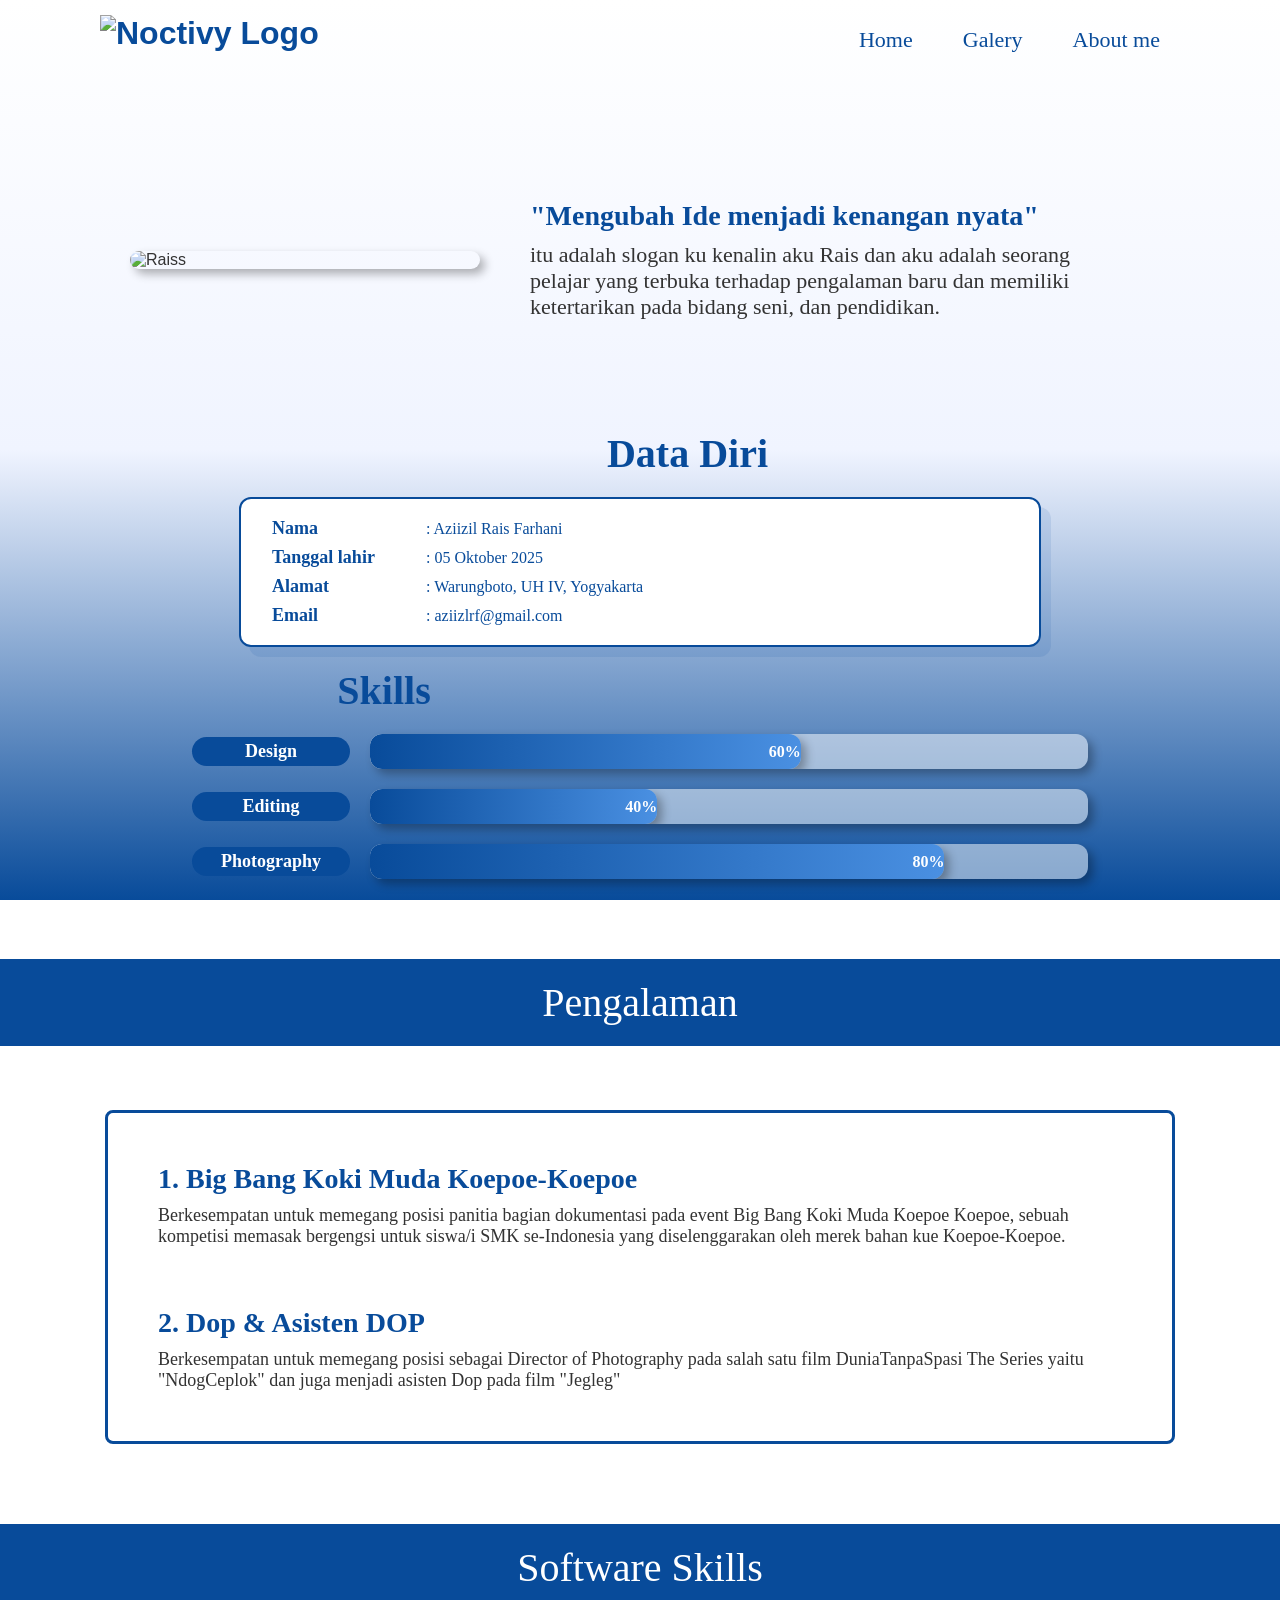
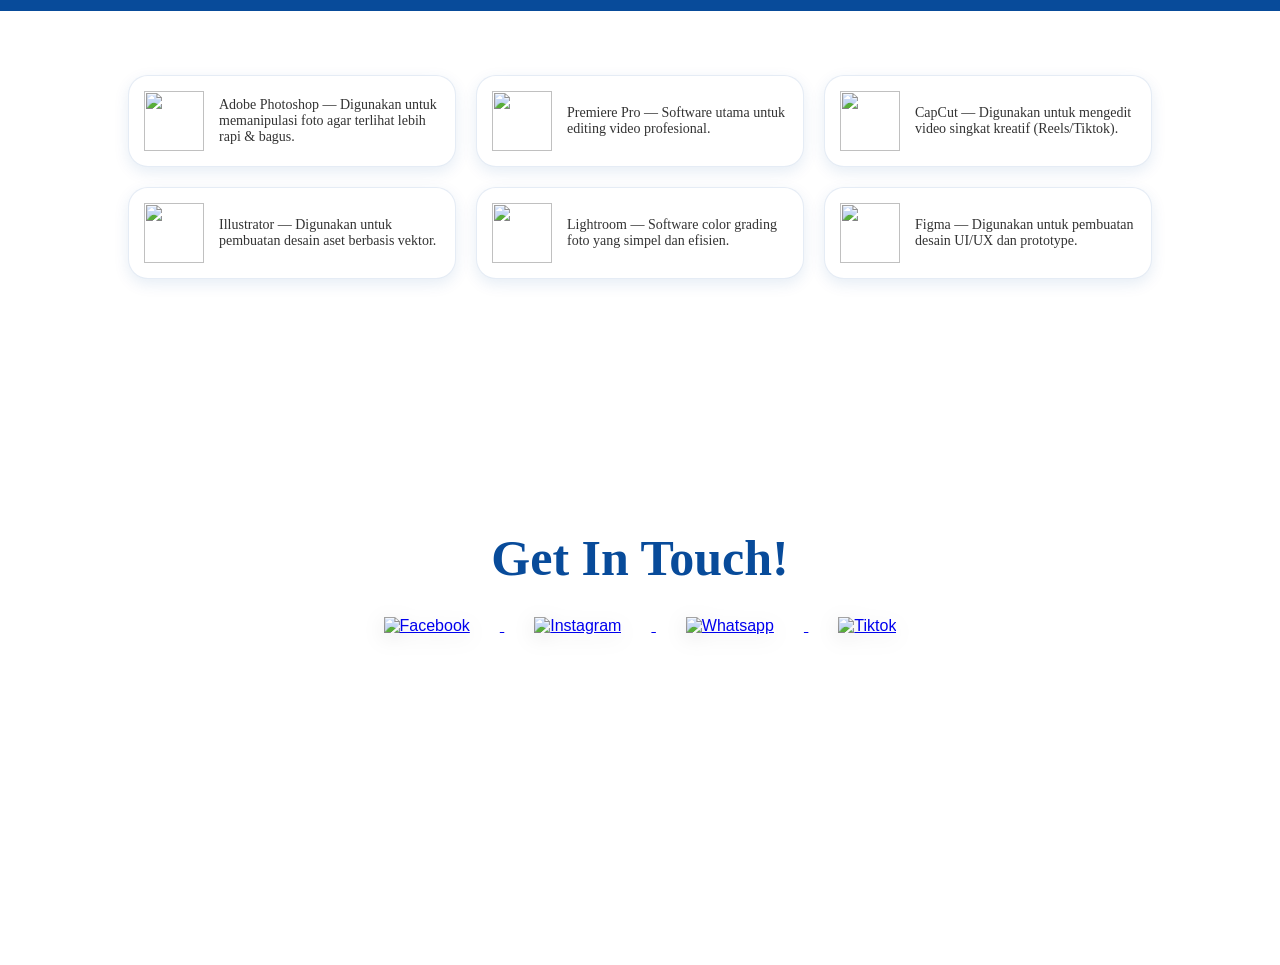
==== kontak.html @ e924159d "Add files via upload" ====
<!DOCTYPE html>
<html lang="en">
<head>
    <meta charset="UTF-8">
    <meta name="viewport" content="width=device-width, initial-scale=1.0">
    <title>Noctivy</title>
    <link rel="icon" type="image/jpeg" href="bahan/NOYFAVICON.jpg">
    <link rel="stylesheet" href="kontak.css">
</head>
<body>

    <header>
        <h1>
            <img src="bahan/Noctify.png" alt="Noctivy Logo">
        </h1>
        <nav>
            <ul class="nav-links">
                <li><a href="index.html">Home</a></li>
                <li><a href="menu.html">Galery</a></li>
                <li><a href="kontak.html#about">About me</a></li>
            </ul>
        </nav>
        <div class="hamburger-menu">
            <div class="bar"></div>
            <div class="bar"></div>
            <div class="bar"></div>
        </div>
    </header>
<div id="about" class="wrap reveal">
    <div class="kkiri"><img src="bahan/profilll.webp" alt="Raiss"></div>
    <div class="kkanan"><span class="slogan">"Mengubah Ide menjadi kenangan nyata"</span> itu adalah slogan ku kenalin aku Rais  dan aku adalah seorang pelajar yang terbuka
            terhadap pengalaman baru dan memiliki ketertarikan pada bidang seni, dan pendidikan.</div>
</div>
    <div class="wesmanut reveal">Data Diri</div>

        <div class="datadiri reveal">
    <div class="hutem">
        <div class="datanya">Nama</div>
        <div class="isidata">: Aziizil Rais Farhani</div>
    </div>

    <div class="hutem">
        <div class="datanya">Tanggal lahir</div>
        <div class="isidata">: 05 Oktober 2025</div>
    </div>

    <div class="hutem">
        <div class="datanya">Alamat</div>
        <div class="isidata">: Warungboto, UH IV, Yogyakarta </div>
    </div>

    <div class="hutem">
        <div class="datanya">Email</div>
        <div class="isidata">: aziizlrf@gmail.com</div>
    </div>
    </div>
    
      <div class="wesmanuty reveal"> Skills</div>

<div class="skill-item reveal">
            <div class="skill-name">Design</div>
            <div class="skill-bar">
                <div class="skill-fill" style="width: 60%;">60%</div>
            </div>
        </div>

        <div class="skill-item reveal">
            <div class="skill-name">Editing</div>
            <div class="skill-bar">
                <div class="skill-fill" style="width: 40%;">40%</div>
            </div>
        </div>

        <div class="skill-item reveal">
            <div class="skill-name">Photography</div>
            <div class="skill-bar">
                <div class="skill-fill" style="width: 80%;">80%</div>
            </div>
        </div>
    <div class="pengalaman reveal">Pengalaman</div>
    <div class="D1 reveal">
         <div class="de1"><span class="j1">1. Big Bang Koki Muda Koepoe-Koepoe</span> 
            Berkesempatan untuk memegang posisi panitia bagian dokumentasi
            pada event Big Bang Koki Muda Koepoe Koepoe, sebuah kompetisi memasak bergengsi untuk siswa/i 
            SMK se-Indonesia yang diselenggarakan oleh merek bahan kue Koepoe-Koepoe.</div>
        <div class="de1"><span class="j1">2. Dop & Asisten DOP</span> 
            Berkesempatan untuk memegang posisi sebagai Director of Photography pada salah satu film DuniaTanpaSpasi The Series
        yaitu "NdogCeplok" dan juga menjadi asisten Dop pada film "Jegleg"</div>

    </div>

    <div id="software" class="pengalaman reveal">Software Skills</div>
    <section class="software-list">
        <div class="software-item reveal">
            <img class="logo-box" src="bahan/Photoshop.png" alt="">
            <div class="desc-box">Adobe Photoshop — Digunakan untuk memanipulasi foto agar terlihat lebih rapi & bagus.</div>
        </div>
        <div class="software-item reveal">
            <img class="logo-box" src="bahan/Adobe_Premiere_Pro_CC_icon.png" alt="">
            <div class="desc-box">Premiere Pro — Software utama untuk editing video profesional.</div>
        </div>
        <div class="software-item reveal">
            <img class="logo-box" src="bahan/CapCut_logo.png" alt="">
            <div class="desc-box">CapCut — Digunakan untuk mengedit video singkat kreatif (Reels/Tiktok).</div>
        </div>
        <div class="software-item reveal">
            <img class="logo-box" src="bahan/Adobe_Illustrator_CC_icon.png" alt="">
            <div class="desc-box">Illustrator — Digunakan untuk pembuatan desain aset berbasis vektor.</div>
        </div>
        <div class="software-item reveal">
            <img class="logo-box" src="bahan/lightroom.png" alt="">
            <div class="desc-box">Lightroom — Software color grading foto yang simpel dan efisien.</div>
        </div>
        <div class="software-item reveal">
            <img class="logo-box" src="bahan/Figma.png" alt="">
            <div class="desc-box">Figma — Digunakan untuk pembuatan desain UI/UX dan prototype.</div>
        </div>
    </section>

    <div class="section reveal">
        <b>Get In Touch!</b>
    </div>  

    <div class="vektor">
    <a href="https://web.facebook.com/profile.php?id=100067672211670" target="_blank">
        <img src="bahan/1fb.png" alt="Facebook">
    </a>
    <a href="https://www.instagram.com/noctivy.id/" target="_blank">
        <img src="bahan/1ig.png" alt="Instagram">
    </a>
    <a href="https://wa.me/6285930476202" target="_blank">
        <img src="bahan/1wa.png" alt="Whatsapp">
    </a>
    <a href="https://www.tiktok.com/@klonai_" target="_blank">
        <img src="bahan/1tt.png" alt="Tiktok">
    </a>
</div>

    <script src="script.js"></script>
</body>
</html>
---- kontak.css ----
@font-face {
  font-family: 'Photograph';
  src: url(font/Photograph\ Signature.ttf) format('truetype');
  font-weight: normal;
  font-style: normal;;
}
@font-face {
  font-family: 'Poppins';
  src: url(font/Poppins-SemiBold.ttf) format('truetype');
  font-weight: normal;
  font-style: normal;;
}
@font-face {
  font-family: 'Alterday';
  src: url(font/Alterday.otf) format('opentype');
  font-weight: normal;
  font-style: normal;
}
@font-face {
  font-family: 'Mayonice';
  src: url(font/Mayonice.ttf) format('truetype');
  font-weight: normal;
  font-style: normal;
}
@font-face {
  font-family: 'Coolvetica';
  src: url(font/Coolvetica\ Rg.otf) format('opentype');
  font-weight:normal;
  font-style: normal;
}
@font-face {
  font-family: 'Baret';
  src: url(font/Barett\ Street.ttf) format('truetype');
  font-weight: normal;
  font-style: normal;
}
@font-face {
  font-family: 'matcha';
  src: url(font/Matcha\ Cih.ttf) format('truetype');
  font-weight: normal;
  font-style: normal;
}
@font-face {
  font-family: 'pasar';
  src: url(font/Pasartulis\ PERSONAL\ USE\ ONLY!.ttf) format('truetype');
  font-weight: normal;
  font-style: normal;
}

/* GENERAL STYLE */
html {
  scroll-behavior: smooth;
}

body {
  font-family: Arial, sans-serif;
  margin: 0;
  padding: 0;
  background: linear-gradient(180deg, #FFFFFF, #F0F4FF, #084B9A);
  background-size: cover;       
  background-position: center;  
  background-attachment: fixed;  
  color: white;           
}

/* HEADER + NAV */
header {
  background-color: transparent;
  padding: 15px 40px;
  color: #084B9A; /* Biru utama */
  display: flex;
  justify-content: space-between;
  align-items: center;
}

header h1 {
  margin: 0;
  margin-left: 60px;
  display: flex;
  align-items: center;
}

header h1 img {
  height: 50px; /* Tinggi logo disesuaikan agar seragam di semua halaman */
  width: auto;
}

nav ul {
  list-style: none;
  margin: 0;
  padding: 0;
  display: flex;
  gap: 10px;
  margin-right: 60px;
}

nav ul li a {
  text-decoration: none;
  color:#084B9A; /* Biru utama */
  padding: 8px 20px;
  font-size: 22px;
  font-family: 'pasar';
  background-image: linear-gradient(#222, #222);
  background-position: 50% 100%;
  background-repeat: no-repeat;
  background-size: 0% 2px;
  transition: background-size .25s ease;
}

.nav-links { /* Tambahkan kelas ini ke elemen ul di HTML Anda */
  transition: transform 0.3s ease-in-out;
}

nav ul li a:hover {
  background-size: 100% 2px;
  color: #4A90E2; /* Sedikit lebih terang saat hover */
}

.wrap {
  display: flex;
  justify-content: center;   
  align-items: center;       
  gap: 20px;                 
  padding: 30px;
  color: #333; /* Darker grey for readability */
  margin: 100px;
  margin-top: 60px;
  margin-bottom: 50px;
}

.kkiri {
    width: 100%;
    max-width: 350px;       /* batas maksimal di laptop */
    border-radius: 50px;
    overflow: hidden;
    box-shadow: 5px 5px 10px rgba(0, 0, 0, 0.3);
}

.kkiri img {
    width: 100%;            /* foto ikut lebar kotak */
    height: auto;           /* biar nggak gepeng */
    display: block;
    object-fit: cover;      /* foto tetap proporsional & rapi */
}

.kkanan {
  padding:30px;
  width: 800px;
  font-family: 'Inter';
  font-size: 22px; /* Sedikit lebih kecil */
}

.slogan {
  font-weight: 900;
  font-size: 28px;
  display: block;
  margin-bottom: 10px;
  font-family: 'Coolvetica'; /* Gunakan Coolvetica untuk slogan */
  color: #084B9A; /* Biru utama */
}

.wesmanut{
  width: 60%;
  text-align: right;
  font-size: 40px;
  color: #084B9A;
  font-family: 'Coolvetica';
  font-weight: 600;
}
.wesmanuty{
  width: 60%;
  text-align: center;
  font-size: 40px;
  color: #084B9A;
  font-family: 'Coolvetica';
  font-weight: 600;
}

.datadiri {
  margin: 20px auto;
  width: 60%;
  display: flex;
  flex-direction: column; /* ini bikin berjejer ke bawah */
  background-color: #FFFFFF;
  border: 2px solid #084B9A;
  padding: 15px;
  border-radius: 12px;
  white-space: nowrap;
  box-shadow: 10px 10px 0px rgba(8, 75, 154, 0.1);
}

.hutem {
  display: flex;
  align-items: center;
  
}

.datanya {
  width: 150px;
  font-family: 'Inter';
  font-size: 18px; /* Sedikit lebih kecil */
  color: #084B9A;
  border-radius: 12px;
  padding: 4px;
  font-weight: 600;
  text-align: left;
  margin-left: 12px;
}

.isidata {
  color: #084B9A;
  font-size: 16px; /* Sedikit lebih kecil */
  font-family: 'Inter';
}

.skill-item {
  margin: 20px auto;
  width: 70%;
  display: flex;
  align-items: center;
  justify-content: space-between;
  gap: 20px;
}

.skill-name {
  width: 150px;
  font-family: 'Inter';
  font-size: 18px; /* Sedikit lebih kecil */
  color: #fff;
  background-color: #084B9A;
  border-radius: 30px;
  padding: 4px;
  font-weight: 600;
  text-align: center;
}

.skill-bar {
  flex-grow: 1;
  height: 35px;
  background: rgba(255,255,255,0.5);
  border-radius: 12px;
  overflow: hidden; /* Pastikan overflow hidden */
  position: relative;
  box-shadow: 5px 5px 10px rgba(0, 0, 0, 0.3);
}

.skill-fill {
  height: 100%;
  background: linear-gradient(90deg, #084B9A, #4A90E2);
  font-family: 'Inter';
  font-weight: bold;
  color: #fff;
  display: flex;
  align-items: center;
  justify-content: flex-end; /* Geser teks ke kanan */
  border-radius: 12px;
  transition: width 0.8s ease;
  box-shadow: 5px 5px 10px rgba(0, 0, 0, 0.3);
}


.section {
  font-size: 50px;
  color: #084B9A; /* Biru utama */
  margin-top: 200px;
  text-align: center;
  font-family: 'Coolvetica';
  font-weight: 300;
}

.pengalaman {
  padding: 20px;
  background-color: #084B9A;
  text-align: center; /* Tetap center */
  font-size: 40px;
  margin-top: 80px;
  font-family: 'Coolvetica';
  margin-bottom: 5%;
}
.D1 {
  margin: 20px auto 0; 
  background-color: #FFFFFF;
  border: 3px solid #084B9A;
  padding: 20px;
  width: 80%; 
  text-align: center;  
  border-radius: 8px;
  color: #333;
}

.de1 {
  padding: 30px;
  width: auto;
  font-family: 'Inter';
  font-size: 18px; /* Sedikit lebih kecil */
  text-align: left;
}

.j1 {
  font-weight: 900;
  font-size: 28px;
  display: block;
  margin-bottom: 10px;
  font-family: 'Coolvetica'; /* Gunakan Coolvetica untuk judul pengalaman */
  color: #084B9A;
  text-align: left;
}

.vektor {
text-align: center;
margin-bottom: 300px;
}

.vektor img {
  width: 60px;
  margin: 30px;
  transition: 0.3s cubic-bezier(0.175, 0.885, 0.32, 1.275);
  filter: drop-shadow(0 5px 10px rgba(0,0,0,0.1));
}

.vektor img:hover {
  transform: scale(1.3) rotate(10deg);
}

/* SOFTWARE SECTION MERGE */
.software-list {
  margin: 20px auto;
  width: 80%;
  display: grid;
  grid-template-columns: repeat(auto-fit, minmax(300px, 1fr));
  gap: 20px;
  padding-bottom: 50px;
}

.software-item {
  background: #FFFFFF; /* Putih */
  display: flex;
  align-items: center;
  gap: 15px;
  padding: 15px;
  border-radius: 20px; /* Lebih rounded */
  color: #333; /* Darker grey */
  box-shadow: 0 5px 15px rgba(8, 75, 154, 0.1); /* Shadow biru */
  border: 1px solid rgba(8, 75, 154, 0.1); /* Border halus */
}

.logo-box {
  width: 60px;
  height: 60px;
  object-fit: contain;
}

.desc-box {
  font-size: 14px;
  font-family: 'Poppins'; /* Poppins untuk deskripsi */
}

/* ========================= */
/*        RESPONSIVE         */
/* ========================= */

/* Laptop kecil (maks 1280px) */
@media (max-width: 1280px) {
    .intro-wrap {
        padding: 50px;
        gap: 60px;
    }

    .intro-right img {
        max-width: 420px;
    }
}

/* Tablet (maks 992px) */
@media (max-width: 992px) {
    header ul {
        gap: 30px;
    }

    .intro-wrap {
        flex-direction: column;
        text-align: center;
        gap: 40px;
    }

    .intro-left {
        align-items: center;
    }

    .intro-right {
        padding-right: 0;
    }

    .intro-right img {
        max-width: 380px;
        margin: 0 auto;
    }

    .skill-container {
        grid-template-columns: repeat(2, 1fr);
        gap: 25px;
    }
}

/* HP besar (maks 768px) */
@media (max-width: 768px) {
    header {
        padding: 15px 30px;
    }

    header ul {
        gap: 20px;
    }

    .intro-wrap h1 {
        font-size: 38px;
    }

    .intro-wrap p {
        font-size: 16px;
    }

    .intro-right img {
        max-width: 320px;
    }

    .about-container {
        flex-direction: column;
        text-align: center;
        gap: 30px;
    }

    .project-grid {
        grid-template-columns: 1fr;
    }
}

/* HP kecil (maks 480px) */
@media (max-width: 480px) {
    header ul {
        font-size: 14px;
        gap: 15px;
    }

    .intro-wrap {
        padding: 30px 20px;
    }

    .intro-left h1 {
        font-size: 32px;
    }

    .intro-right img {
        max-width: 260px;
        border-radius: 100px 0 100px 0;
    }

    .skill-container {
        grid-template-columns: 1fr;
    }

    .contact-section input,
    .contact-section textarea {
        width: 100%;
    }

    .software-list {
        width: 90%;
    }
}

/* SCROLL REVEAL STYLES */
.reveal {
    opacity: 0;
    transform: translateY(30px);
    transition: all 0.8s ease-out;
}
.reveal.active {
    opacity: 1;
    transform: translateY(0);
}

/* HAMBURGER MENU STYLES */
.hamburger-menu {
  display: none; /* Sembunyikan secara default di desktop */
  flex-direction: column;
  justify-content: space-around;
  width: 30px;
  height: 25px;
  cursor: pointer;
  z-index: 1001; /* Pastikan di atas konten lain */
  margin-right: 20px; /* Tambahkan sedikit margin di kanan */
}

.hamburger-menu .bar {
  width: 100%;
  height: 3px;
  background-color: #084B9A; /* Biru utama */
  transition: all 0.3s ease;
}

/* Penyesuaian responsif untuk header dan navigasi */
@media (max-width: 768px) {
  header {
    padding: 15px 20px; /* Sesuaikan padding header untuk layar kecil */
  }

  header h1 {
    margin-left: 0; /* Hapus margin kiri untuk logo di mobile */
  }

  nav ul {
    margin-right: 0; /* Hapus margin kanan untuk nav di mobile */
  }

  /* Tampilkan menu hamburger */
  .hamburger-menu {
    display: flex;
  }

  /* Sembunyikan navigasi desktop dan siapkan untuk tampilan mobile */
  .nav-links {
    position: fixed; /* Gunakan fixed untuk menutupi viewport */
    top: 70px; /* Sesuaikan berdasarkan tinggi header Anda */
    left: 0;
    width: 100%;
    height: calc(100vh - 70px); /* Tinggi penuh dikurangi tinggi header */
    background-color: rgba(8, 75, 154, 0.95); /* Biru utama */
    backdrop-filter: blur(10px); /* Efek blur opsional */
    flex-direction: column;
    justify-content: center;
    align-items: center;
    transform: translateX(100%); /* Mulai di luar layar ke kanan */
    transition: transform 0.3s ease-in-out;
    z-index: 999; /* Di bawah hamburger, di atas konten */
  }

  /* Saat nav aktif (di-toggle oleh JS) */
  .nav-links.nav-active {
    transform: translateX(0); /* Geser masuk ke tampilan */
  }

  .nav-links li {
    margin: 20px 0; /* Beri jarak antar item menu */
  }

  .nav-links li a {
    font-size: 24px; /* Ukuran font lebih besar untuk tautan mobile */
    color: #FFFFFF; /* Putih */
  }

  /* Animasi hamburger menjadi 'X' */
  .hamburger-menu.open .bar:nth-child(1) { transform: translateY(11px) rotate(45deg); }
  .hamburger-menu.open .bar:nth-child(2) { opacity: 0; }
  .hamburger-menu.open .bar:nth-child(3) { transform: translateY(-11px) rotate(-45deg); }
}
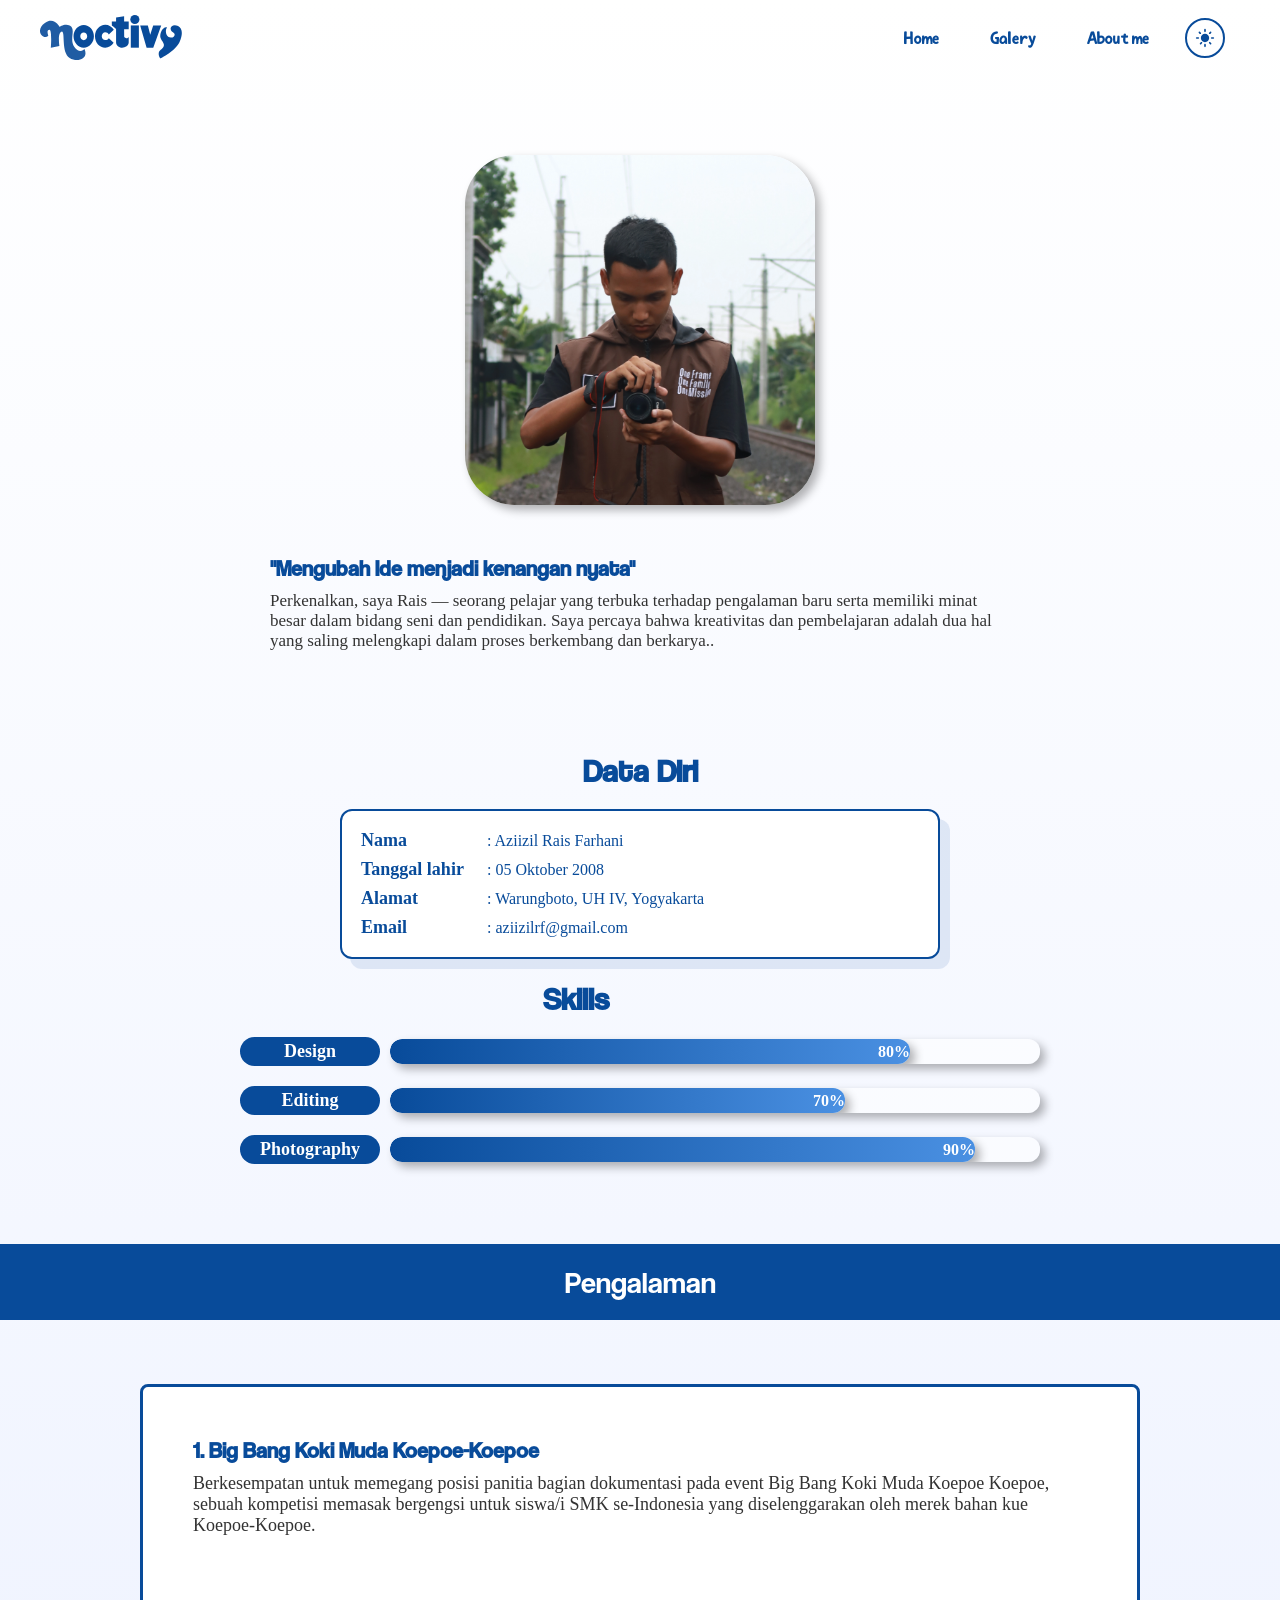
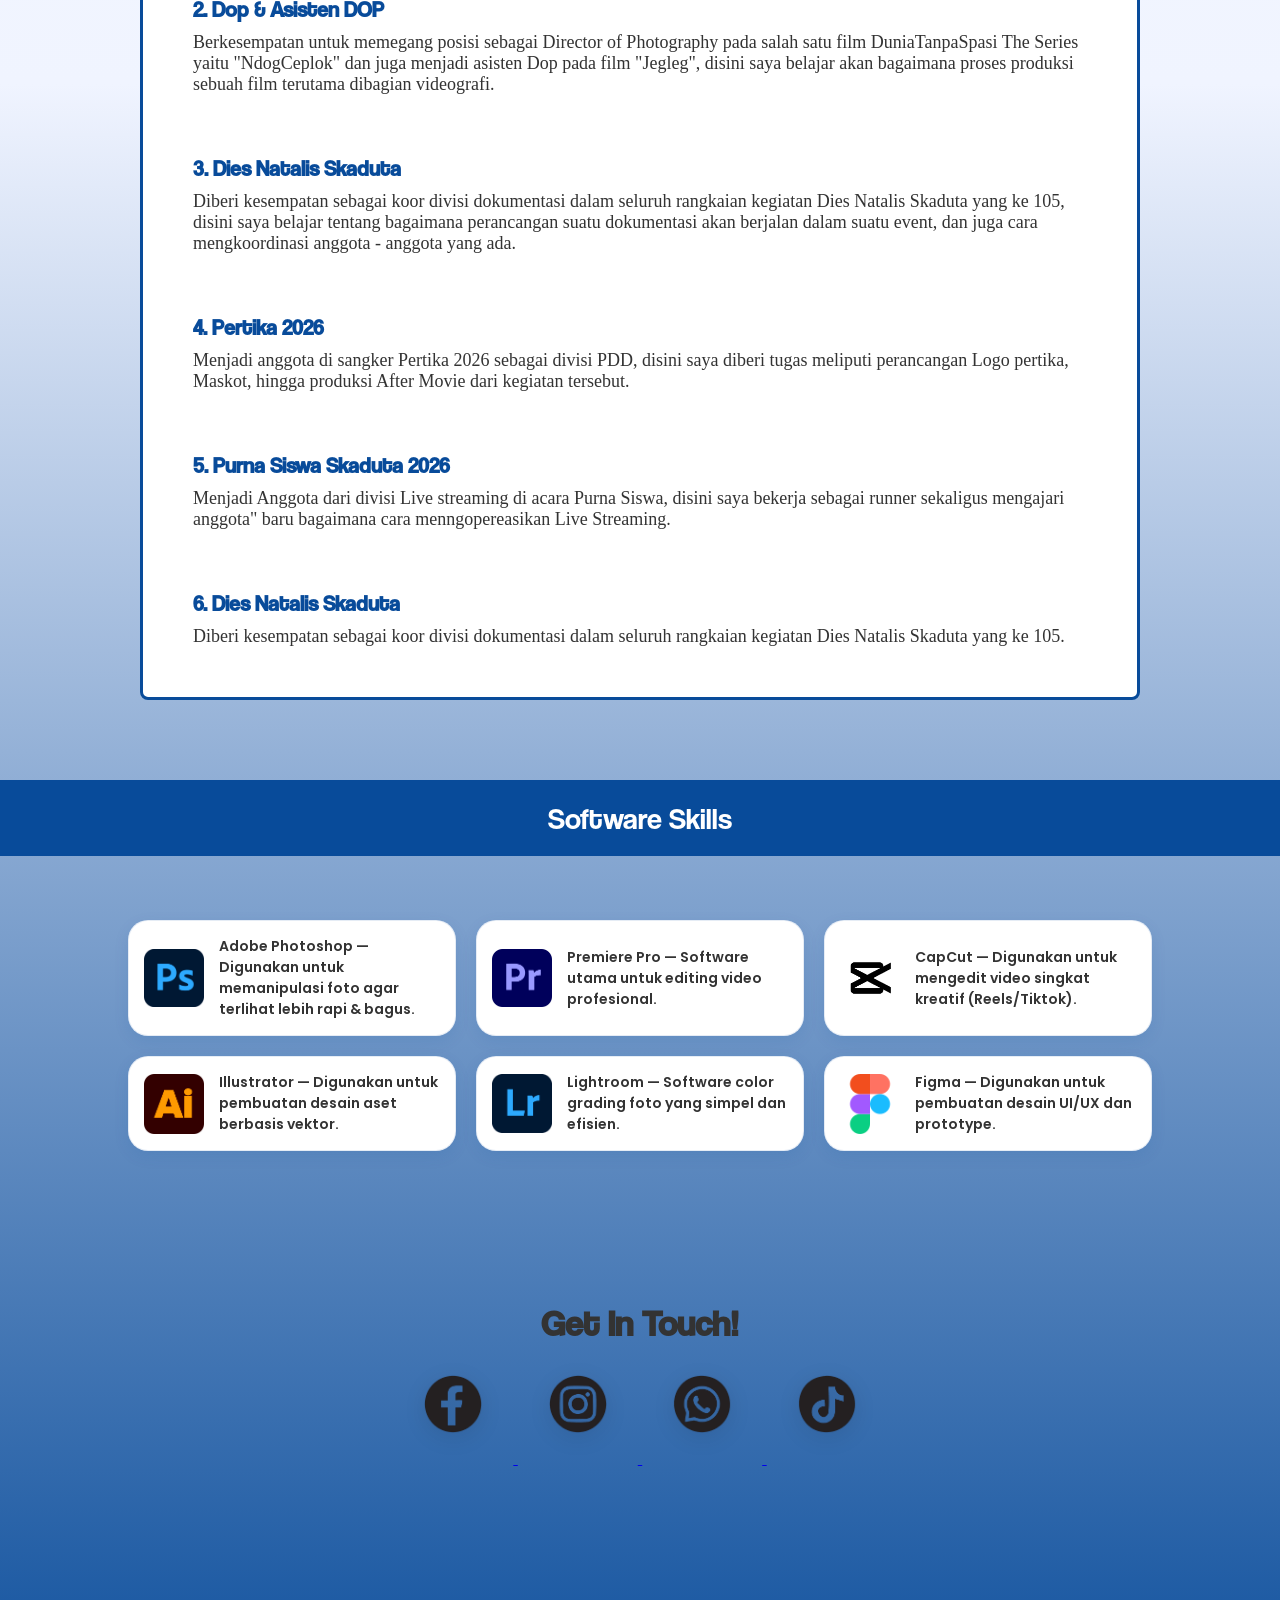
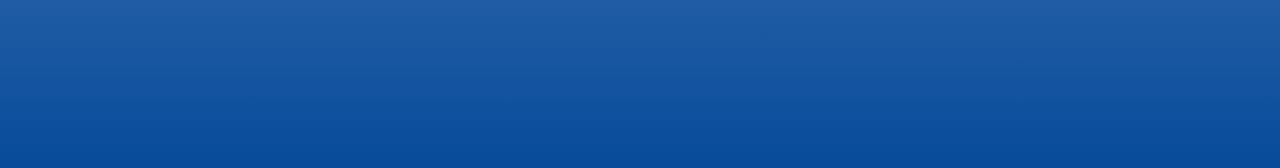
==== commit 3ae98db4: "Add files via upload" ====
--- a/kontak.html
+++ b/kontak.html
@@ -5,13 +5,36 @@
     <meta name="viewport" content="width=device-width, initial-scale=1.0">
     <title>Noctivy</title>
     <link rel="icon" type="image/jpeg" href="bahan/NOYFAVICON.jpg">
+    <script>
+        // Anti-flash script
+        (function() {
+            const savedTheme = localStorage.getItem('theme');
+            if (savedTheme === 'dark' || (!savedTheme && window.matchMedia('(prefers-color-scheme: dark)').matches)) {
+                document.documentElement.classList.add('dark-mode-init');
+            }
+        })();
+    </script>
     <link rel="stylesheet" href="kontak.css">
 </head>
-<body>
+<body class="transition-colors duration-300">
+    <script>
+        if (document.documentElement.classList.contains('dark-mode-init')) {
+            document.body.classList.add('dark-mode');
+        }
+    </script>
 
     <header>
         <h1>
-            <img src="bahan/Noctify.png" alt="Noctivy Logo">
+            <svg class="logo-svg" viewBox="0 0 439.1 139.3" xmlns="http://www.w3.org/2000/svg">
+                <path fill="currentColor" opacity="0.9" d="M1356.7,364.7s-7.5-19.2,3.3-19c8.5.1,4.4,56,4.4,56l26.5-5s-6.4-41.7,6.6-44.8-2.6,64.1,25.1,81.4c23.3,14.6,60,3.7,45.9-27.6,0,0-15.6,17.7-31.8-6.8s7-54.8-14.1-65.8c-14.7-7.6-31.3,4.2-31.3,4.2s-16.4-32.5-45.4-12C1314,347.8,1339.9,379.2,1356.7,364.7Z" transform="translate(-1330.8 -300.4)"/>
+                <path fill="currentColor" d="M1466.2,331.2c-17.4,0-31.6,15.7-31.6,35.2s14.2,35.2,31.6,35.2,31.5-15.8,31.5-35.2S1483.6,331.2,1466.2,331.2Zm0,47.1c-5.9,0-10.7-5.3-10.7-11.9s4.8-11.9,10.7-11.9,10.7,5.3,10.7,11.9S1472.1,378.3,1466.2,378.3Z" transform="translate(-1330.8 -300.4)"/>
+                <path fill="currentColor" d="M1543.9,372.2c-1.8,3.8-7,5.9-11.1,5.9-6,0-10.8-5.5-10.8-12.1s4.8-12.1,10.8-12.1c4.4,0,9.3,2.7,10.9,7l15.6-14.5c-5.7-9.7-15.5-16.1-26.5-16.1-17.6,0-31.8,16-31.8,35.7s14.2,35.6,31.8,35.6c10.7,0,20.2-6,25.9-15.1Z" transform="translate(-1330.8 -300.4)"/>
+                <path fill="currentColor" d="M1553.2,332.8c.6.1,12.3,8.6,13.1,11.5v41c0,10.7,12.7,16.3,18.4,16.2,10.4-.1,20.7-6.7,20.7-16.2V368.2s-7.6,9.5-14-.2l-.2-23.7h14.2V320.4h-14.2V303.9l-24.9,4.1v12.4h-13.2Z" transform="translate(-1330.8 -300.4)"/>
+                <rect fill="currentColor" x="281.1" y="32.3" width="25" height="68.87"/>
+                <circle fill="currentColor" cx="293.6" cy="14.1" r="14.1"/>
+                <polygon fill="currentColor" points="310.1 32.3 333.9 32.3 341.2 60.9 350.4 32.3 375.2 32.3 350.6 101.2 330 101.2 310.1 32.3"/>
+                <path fill="currentColor" d="M1762.5,384.7c10.7-23.5,10.1-43.2-4.3-50.1-7.5-3.6-14.6-3.4-19.4.4-1.6,1.3-3.6,5.1-3.6,7.2v.7a12.7,12.7,0,0,0,3.7,8.5c2.4,2.1,8.8,4.9,8.8,9.2,0,6-4.7,9.7-10.8,9.7h-1.4c-10.2-.7-15-9.1-15-20.2,0-6.9,4-11.9,3.7-11.9h-2.8c-6.3.1-11.7,6.6-13.8,10.3s-6.5,15.1-3.5,23.3,10,14.6,10.3,20.8c.3,8.8-9.3,14.1-13.7,19.5s-2.6,17,2.1,22.6C1703.8,435.7,1750.5,411.3,1762.5,384.7Z" transform="translate(-1330.8 -300.4)"/>
+            </svg>
         </h1>
         <nav>
             <ul class="nav-links">
@@ -20,6 +43,10 @@
                 <li><a href="kontak.html#about">About me</a></li>
             </ul>
         </nav>
+        <button id="theme-toggle" class="theme-btn" aria-label="Toggle Dark Mode">
+            <svg class="sun-icon" xmlns="http://www.w3.org/2000/svg" viewBox="0 0 24 24"><path d="M12 7c-2.76 0-5 2.24-5 5s2.24 5 5 5 5-2.24 5-5-2.24-5-5-5zM2 13h2c.55 0 1-.45 1-1s-.45-1-1-1H2c-.55 0-1 .45-1 1s.45 1 1 1zm18 0h2c.55 0 1-.45 1-1s-.45-1-1-1h-2c-.55 0-1 .45-1 1s.45 1 1 1zM11 2v2c0 .55.45 1 1 1s1-.45 1-1V2c0-.55-.45-1-1-1s-1 .45-1 1zm0 18v2c0 .55.45 1 1 1s1-.45 1-1v-2c0-.55-.45-1-1-1s-1 .45-1 1zM5.99 4.58a.996.996 0 00-1.41 0 .996.996 0 000 1.41l1.06 1.06c.39.39 1.03.39 1.41 0s.39-1.03 0-1.41L5.99 4.58zm12.37 12.37a.996.996 0 00-1.41 0 .996.996 0 000 1.41l1.06 1.06c.39.39 1.03.39 1.41 0s.39-1.03 0-1.41l-1.06-1.06zm1.06-12.37a.996.996 0 00-1.41 0l-1.06 1.06c-.39.39-.39 1.03 0 1.41s1.03.39 1.41 0l1.06-1.06c.39-.38.39-1.02 0-1.41zM5.99 19.42a.996.996 0 001.41 0l1.06-1.06c.39-.39.39-1.03 0-1.41s-1.03-.39-1.41 0l-1.06 1.06c-.39.38-.39 1.02 0 1.41z"/></svg>
+            <svg class="moon-icon" xmlns="http://www.w3.org/2000/svg" viewBox="0 0 24 24"><path d="M12.12 2.05a9.943 9.943 0 00-1.74 3.01c-.55 1.55-.5 3.19.14 4.7 1.08 2.53 3.48 4.3 6.32 4.67.92.12 1.83.1 2.7-.06.27-.05.52.12.6.38.08.26-.06.54-.31.63a10.03 10.03 0 01-3.12.49c-5.52 0-10-4.48-10-10 0-2.42.86-4.63 2.3-6.36.18-.21.48-.25.69-.06.21.17.25.47.12.66z"/></svg>
+        </button>
         <div class="hamburger-menu">
             <div class="bar"></div>
             <div class="bar"></div>
@@ -28,8 +55,11 @@
     </header>
 <div id="about" class="wrap reveal">
     <div class="kkiri"><img src="bahan/profilll.webp" alt="Raiss"></div>
-    <div class="kkanan"><span class="slogan">"Mengubah Ide menjadi kenangan nyata"</span> itu adalah slogan ku kenalin aku Rais  dan aku adalah seorang pelajar yang terbuka
-            terhadap pengalaman baru dan memiliki ketertarikan pada bidang seni, dan pendidikan.</div>
+    <div class="kkanan"><span class="slogan">"Mengubah Ide menjadi kenangan nyata"</span> 
+        Perkenalkan, saya Rais — seorang pelajar yang terbuka terhadap 
+        pengalaman baru serta memiliki minat besar dalam bidang seni dan pendidikan.
+         Saya percaya bahwa kreativitas dan pembelajaran adalah dua hal yang saling melengkapi dalam proses
+          berkembang dan berkarya..</div>
 </div>
     <div class="wesmanut reveal">Data Diri</div>
 
@@ -41,7 +71,7 @@
 
     <div class="hutem">
         <div class="datanya">Tanggal lahir</div>
-        <div class="isidata">: 05 Oktober 2025</div>
+        <div class="isidata">: 05 Oktober 2008</div>
     </div>
 
     <div class="hutem">
@@ -51,7 +81,7 @@
 
     <div class="hutem">
         <div class="datanya">Email</div>
-        <div class="isidata">: aziizlrf@gmail.com</div>
+        <div class="isidata">: aziizilrf@gmail.com</div>
     </div>
     </div>
     
@@ -60,21 +90,21 @@
 <div class="skill-item reveal">
             <div class="skill-name">Design</div>
             <div class="skill-bar">
-                <div class="skill-fill" style="width: 60%;">60%</div>
+                <div class="skill-fill" style="width: 80%;">80%</div>
             </div>
         </div>
 
         <div class="skill-item reveal">
             <div class="skill-name">Editing</div>
             <div class="skill-bar">
-                <div class="skill-fill" style="width: 40%;">40%</div>
+                <div class="skill-fill" style="width: 70%;">70%</div>
             </div>
         </div>
 
         <div class="skill-item reveal">
             <div class="skill-name">Photography</div>
             <div class="skill-bar">
-                <div class="skill-fill" style="width: 80%;">80%</div>
+                <div class="skill-fill" style="width: 90%;">90%</div>
             </div>
         </div>
     <div class="pengalaman reveal">Pengalaman</div>
@@ -82,12 +112,25 @@
          <div class="de1"><span class="j1">1. Big Bang Koki Muda Koepoe-Koepoe</span> 
             Berkesempatan untuk memegang posisi panitia bagian dokumentasi
             pada event Big Bang Koki Muda Koepoe Koepoe, sebuah kompetisi memasak bergengsi untuk siswa/i 
-            SMK se-Indonesia yang diselenggarakan oleh merek bahan kue Koepoe-Koepoe.</div>
+            SMK se-Indonesia yang diselenggarakan oleh merek bahan kue Koepoe-Koepoe. </div>
         <div class="de1"><span class="j1">2. Dop & Asisten DOP</span> 
             Berkesempatan untuk memegang posisi sebagai Director of Photography pada salah satu film DuniaTanpaSpasi The Series
-        yaitu "NdogCeplok" dan juga menjadi asisten Dop pada film "Jegleg"</div>
-
-    </div>
+            yaitu "NdogCeplok" dan juga menjadi asisten Dop pada film "Jegleg", disini saya belajar akan 
+            bagaimana proses produksi sebuah film terutama dibagian videografi.</div>
+        <div class="de1"><span class="j1">3. Dies Natalis Skaduta</span> 
+            Diberi kesempatan sebagai koor divisi dokumentasi dalam seluruh 
+            rangkaian kegiatan Dies Natalis Skaduta yang ke 105, disini saya belajar tentang bagaimana perancangan suatu 
+            dokumentasi akan berjalan dalam suatu event, dan juga cara mengkoordinasi anggota - anggota yang ada.</div>
+        <div class="de1"><span class="j1">4. Pertika 2026</span> 
+            Menjadi anggota di sangker Pertika 2026 sebagai divisi PDD, disini saya diberi tugas meliputi perancangan 
+            Logo pertika, Maskot, hingga produksi After Movie dari kegiatan tersebut.  </div>
+        <div class="de1"><span class="j1">5. Purna Siswa Skaduta 2026</span> 
+            Menjadi Anggota dari divisi Live streaming di acara Purna Siswa, 
+            disini saya bekerja sebagai runner sekaligus mengajari anggota" baru bagaimana cara menngopereasikan Live Streaming.</div>
+        <div class="de1"><span class="j1">6. Dies Natalis Skaduta</span> 
+            Diberi kesempatan sebagai koor divisi dokumentasi dalam seluruh 
+            rangkaian kegiatan Dies Natalis Skaduta yang ke 105.</div>
+        </div>
 
     <div id="software" class="pengalaman reveal">Software Skills</div>
     <section class="software-list">
--- a/kontak.css
+++ b/kontak.css
@@ -1,3 +1,14 @@
+* {
+  margin: 0;
+  padding: 0;
+  box-sizing: border-box;
+}
+
+html, body {
+  width: 100%;
+  overflow-x: hidden;
+}
+
 @font-face {
   font-family: 'Photograph';
   src: url(font/Photograph\ Signature.ttf) format('truetype');
@@ -54,13 +65,41 @@
 
 body {
   font-family: Arial, sans-serif;
-  margin: 0;
-  padding: 0;
   background: linear-gradient(180deg, #FFFFFF, #F0F4FF, #084B9A);
-  background-size: cover;       
-  background-position: center;  
-  background-attachment: fixed;  
-  color: white;           
+  transition: background 0.3s ease, color 0.3s ease;
+  color: #333;           
+  --icon-toggle-color: #084B9A;
+}
+
+body.dark-mode {
+  background: linear-gradient(180deg, #051937, #004d7a, #000000);
+  color: #f0f4ff;
+  --icon-toggle-color: #ffcc00;
+}
+
+body.dark-mode .datadiri, body.dark-mode .D1 {
+  background-color: #1e1e1e;
+  color: #f0f4ff;
+  border-color: #4A90E2;
+}
+
+body.dark-mode .isidata, body.dark-mode .wrap {
+  color: #f0f4ff;
+}
+
+body.dark-mode .datanya, body.dark-mode .slogan, body.dark-mode .j1, body.dark-mode .wesmanut, body.dark-mode .wesmanuty, body.dark-mode .section b {
+  color: #60a5fa;
+}
+
+body.dark-mode header {
+  /* Pastikan header memiliki latar belakang gelap yang benar di dark mode */
+  background-color: rgba(10, 25, 47, 0.9);
+  color: #f0f4ff;
+}
+
+body.dark-mode nav ul li a {
+  color: #f0f4ff; /* Warna teks navigasi di dark mode */
+  background-image: linear-gradient(var(--icon-toggle-color), var(--icon-toggle-color)); /* Warna underline di dark mode */
 }
 
 /* HEADER + NAV */
@@ -69,20 +108,25 @@
   padding: 15px 40px;
   color: #084B9A; /* Biru utama */
   display: flex;
-  justify-content: space-between;
   align-items: center;
+}
+
+nav {
+  margin-left: auto;
 }
 
 header h1 {
   margin: 0;
-  margin-left: 60px;
+  margin-left: 0;
   display: flex;
   align-items: center;
 }
 
-header h1 img {
-  height: 50px; /* Tinggi logo disesuaikan agar seragam di semua halaman */
+header h1 .logo-svg {
+  height: 45px;
   width: auto;
+  transition: color 0.3s ease;
+  color: inherit;
 }
 
 nav ul {
@@ -91,16 +135,16 @@
   padding: 0;
   display: flex;
   gap: 10px;
-  margin-right: 60px;
+  margin-right: 0;
 }
 
 nav ul li a {
   text-decoration: none;
   color:#084B9A; /* Biru utama */
   padding: 8px 20px;
-  font-size: 22px;
+  font-size: 18px;
   font-family: 'pasar';
-  background-image: linear-gradient(#222, #222);
+  background-image: linear-gradient(#084B9A, #084B9A);
   background-position: 50% 100%;
   background-repeat: no-repeat;
   background-size: 0% 2px;
@@ -116,14 +160,43 @@
   color: #4A90E2; /* Sedikit lebih terang saat hover */
 }
 
+/* THEME TOGGLE STYLES */
+.theme-btn {
+  background: none;
+  border: 2px solid var(--icon-toggle-color);
+  border-radius: 50%;
+  width: 40px;
+  height: 40px;
+  display: flex;
+  align-items: center;
+  justify-content: center;
+  cursor: pointer;
+  color: var(--icon-toggle-color);
+  transition: all 0.3s ease;
+  padding: 0;
+  margin-left: 15px;
+  margin-right: 15px;
+}
+
+.theme-btn svg {
+  width: 20px;
+  height: 20px;
+  fill: currentColor; /* Mengikuti warna text/border tombol */
+}
+
+body.dark-mode .sun-icon { display: none; }
+body:not(.dark-mode) .moon-icon { display: none; }
+
 .wrap {
   display: flex;
   justify-content: center;   
   align-items: center;       
   gap: 20px;                 
-  padding: 30px;
-  color: #333; /* Darker grey for readability */
-  margin: 100px;
+  padding: 20px;
+  color: inherit; /* Biar ngikutin warna dari body/dark-mode */
+  margin: 40px auto;
+  max-width: 1200px;
+  flex-wrap: wrap;
   margin-top: 60px;
   margin-bottom: 50px;
 }
@@ -145,14 +218,14 @@
 
 .kkanan {
   padding:30px;
-  width: 800px;
+  max-width: 800px;
   font-family: 'Inter';
-  font-size: 22px; /* Sedikit lebih kecil */
+  font-size: 17px; /* Sedikit lebih kecil */
 }
 
 .slogan {
   font-weight: 900;
-  font-size: 28px;
+  font-size: 22px;
   display: block;
   margin-bottom: 10px;
   font-family: 'Coolvetica'; /* Gunakan Coolvetica untuk slogan */
@@ -160,17 +233,17 @@
 }
 
 .wesmanut{
-  width: 60%;
-  text-align: right;
-  font-size: 40px;
+  width: 100%;
+  text-align: center;
+  font-size: 32px;
   color: #084B9A;
   font-family: 'Coolvetica';
   font-weight: 600;
 }
 .wesmanuty{
-  width: 60%;
+  width: 90%;
   text-align: center;
-  font-size: 40px;
+  font-size: 32px;
   color: #084B9A;
   font-family: 'Coolvetica';
   font-weight: 600;
@@ -178,25 +251,28 @@
 
 .datadiri {
   margin: 20px auto;
-  width: 60%;
+  width: 90%;
+  max-width: 600px;
   display: flex;
   flex-direction: column; /* ini bikin berjejer ke bawah */
+  width: 95%; /* Lebih lebar di layar kecil */
   background-color: #FFFFFF;
   border: 2px solid #084B9A;
   padding: 15px;
   border-radius: 12px;
-  white-space: nowrap;
+  white-space: normal;
   box-shadow: 10px 10px 0px rgba(8, 75, 154, 0.1);
 }
 
 .hutem {
   display: flex;
   align-items: center;
+  flex-wrap: wrap;
   
 }
 
 .datanya {
-  width: 150px;
+  min-width: 120px;
   font-family: 'Inter';
   font-size: 18px; /* Sedikit lebih kecil */
   color: #084B9A;
@@ -204,7 +280,7 @@
   padding: 4px;
   font-weight: 600;
   text-align: left;
-  margin-left: 12px;
+  margin-right: 10px;
 }
 
 .isidata {
@@ -215,15 +291,22 @@
 
 .skill-item {
   margin: 20px auto;
-  width: 70%;
+  width: 90%;
+  max-width: 800px;
   display: flex;
   align-items: center;
   justify-content: space-between;
-  gap: 20px;
+  flex-wrap: wrap;
+  gap: 10px;
+}
+
+@media (max-width: 480px) {
+  .skill-name { min-width: 100px; font-size: 14px; }
+  .skill-bar { height: 20px; }
 }
 
 .skill-name {
-  width: 150px;
+  min-width: 140px;
   font-family: 'Inter';
   font-size: 18px; /* Sedikit lebih kecil */
   color: #fff;
@@ -236,7 +319,7 @@
 
 .skill-bar {
   flex-grow: 1;
-  height: 35px;
+  height: 25px;
   background: rgba(255,255,255,0.5);
   border-radius: 12px;
   overflow: hidden; /* Pastikan overflow hidden */
@@ -260,9 +343,9 @@
 
 
 .section {
-  font-size: 50px;
-  color: #084B9A; /* Biru utama */
-  margin-top: 200px;
+  font-size: 36px;
+  color: inherit; /* Mengikuti warna dark mode jika aktif */
+  margin-top: 100px;
   text-align: center;
   font-family: 'Coolvetica';
   font-weight: 300;
@@ -272,17 +355,19 @@
   padding: 20px;
   background-color: #084B9A;
   text-align: center; /* Tetap center */
-  font-size: 40px;
+  font-size: 30px;
   margin-top: 80px;
   font-family: 'Coolvetica';
   margin-bottom: 5%;
+  color: white;
 }
 .D1 {
   margin: 20px auto 0; 
   background-color: #FFFFFF;
   border: 3px solid #084B9A;
   padding: 20px;
-  width: 80%; 
+  width: 90%;
+  max-width: 1000px;
   text-align: center;  
   border-radius: 8px;
   color: #333;
@@ -298,7 +383,7 @@
 
 .j1 {
   font-weight: 900;
-  font-size: 28px;
+  font-size: 22px;
   display: block;
   margin-bottom: 10px;
   font-family: 'Coolvetica'; /* Gunakan Coolvetica untuk judul pengalaman */
@@ -467,17 +552,49 @@
     .software-list {
         width: 90%;
     }
+
+    .wrap {
+        flex-direction: column;
+        text-align: center;
+    }
+
+    .hutem {
+        flex-direction: column;
+        align-items: flex-start;
+        gap: 5px;
+    }
+
+    .skill-item {
+        flex-direction: column;
+        align-items: stretch;
+    }
 }
 
 /* SCROLL REVEAL STYLES */
 .reveal {
     opacity: 0;
-    transform: translateY(30px);
-    transition: all 0.8s ease-out;
+    transform: translateY(40px);
+    transition: opacity 1s cubic-bezier(0.2, 1, 0.3, 1), transform 1s cubic-bezier(0.2, 1, 0.3, 1);
+    will-change: opacity, transform;
 }
 .reveal.active {
     opacity: 1;
     transform: translateY(0);
+}
+
+.reveal-left {
+    transform: translateX(-50px);
+}
+
+.reveal-right {
+    transform: translateX(50px);
+}
+
+.reveal-scale {
+    transform: scale(0.9);
+}
+.reveal-scale.active {
+    transform: scale(1);
 }
 
 /* HAMBURGER MENU STYLES */
